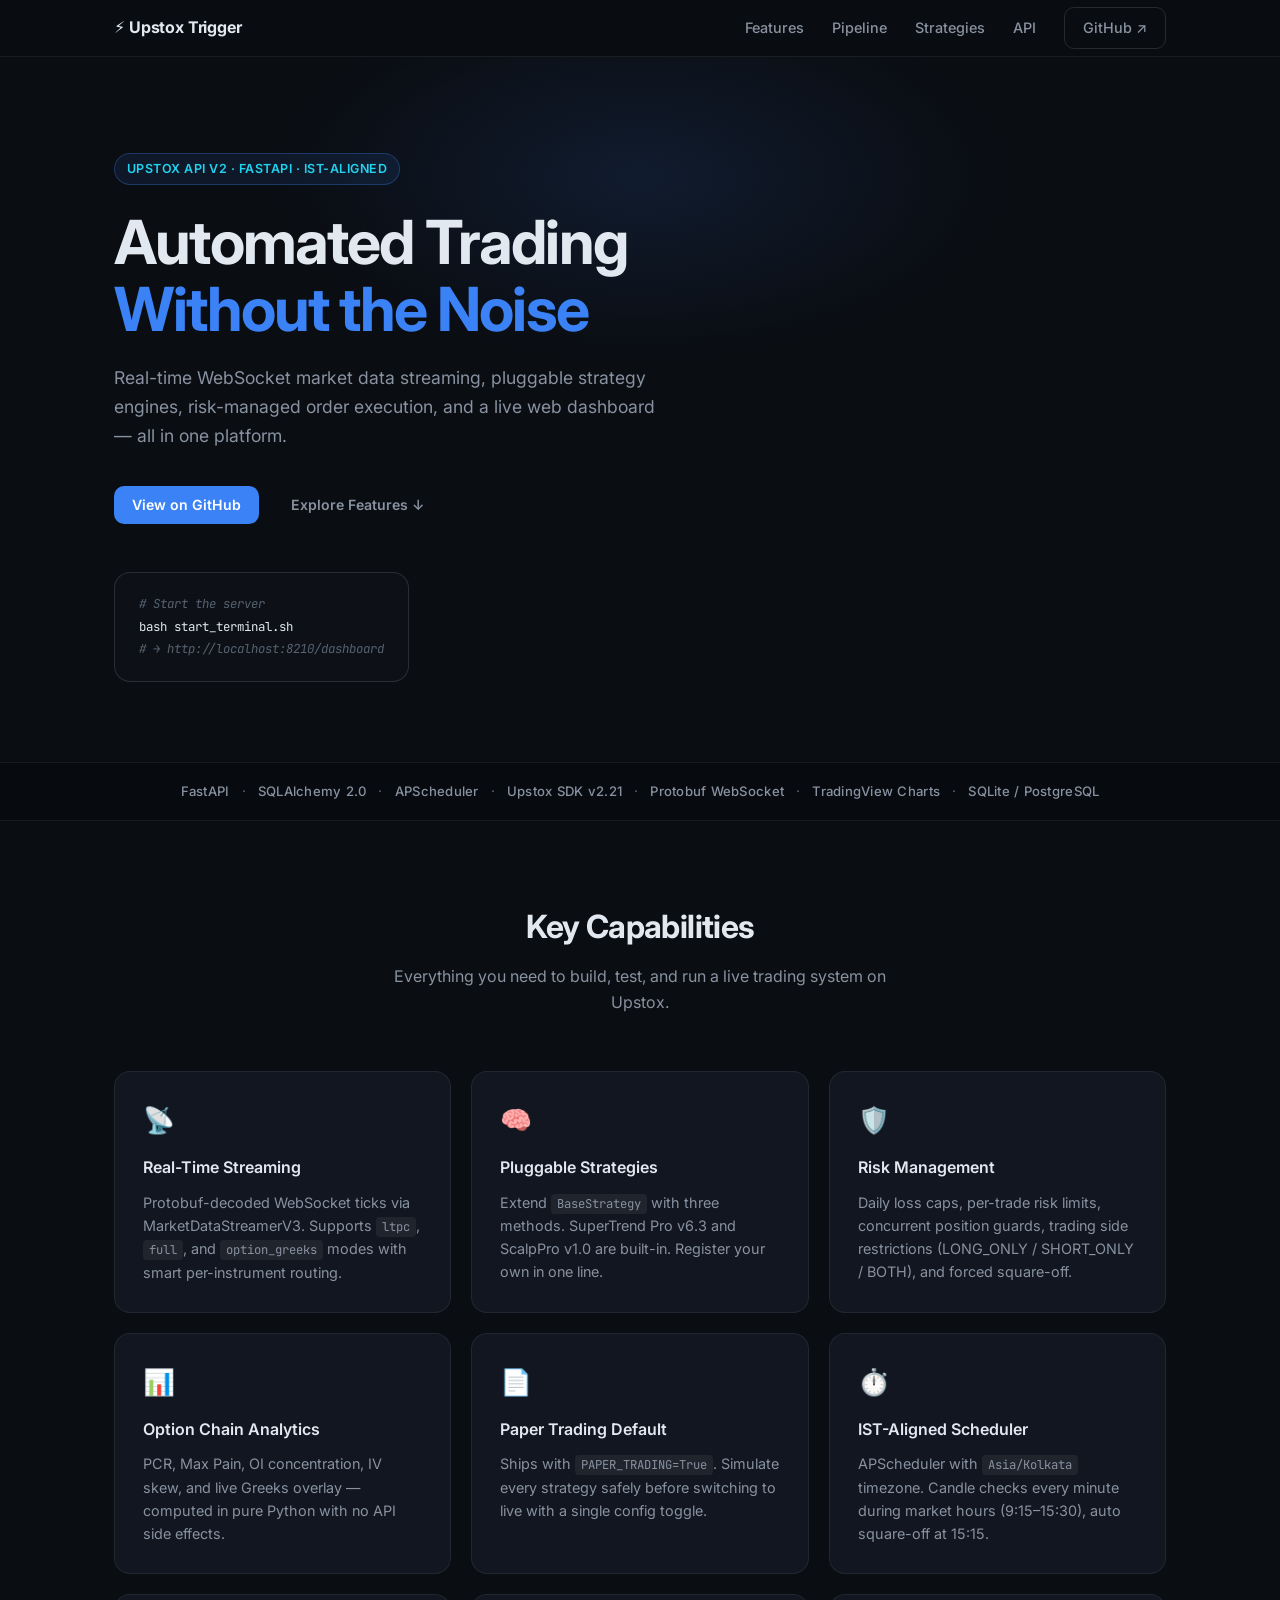
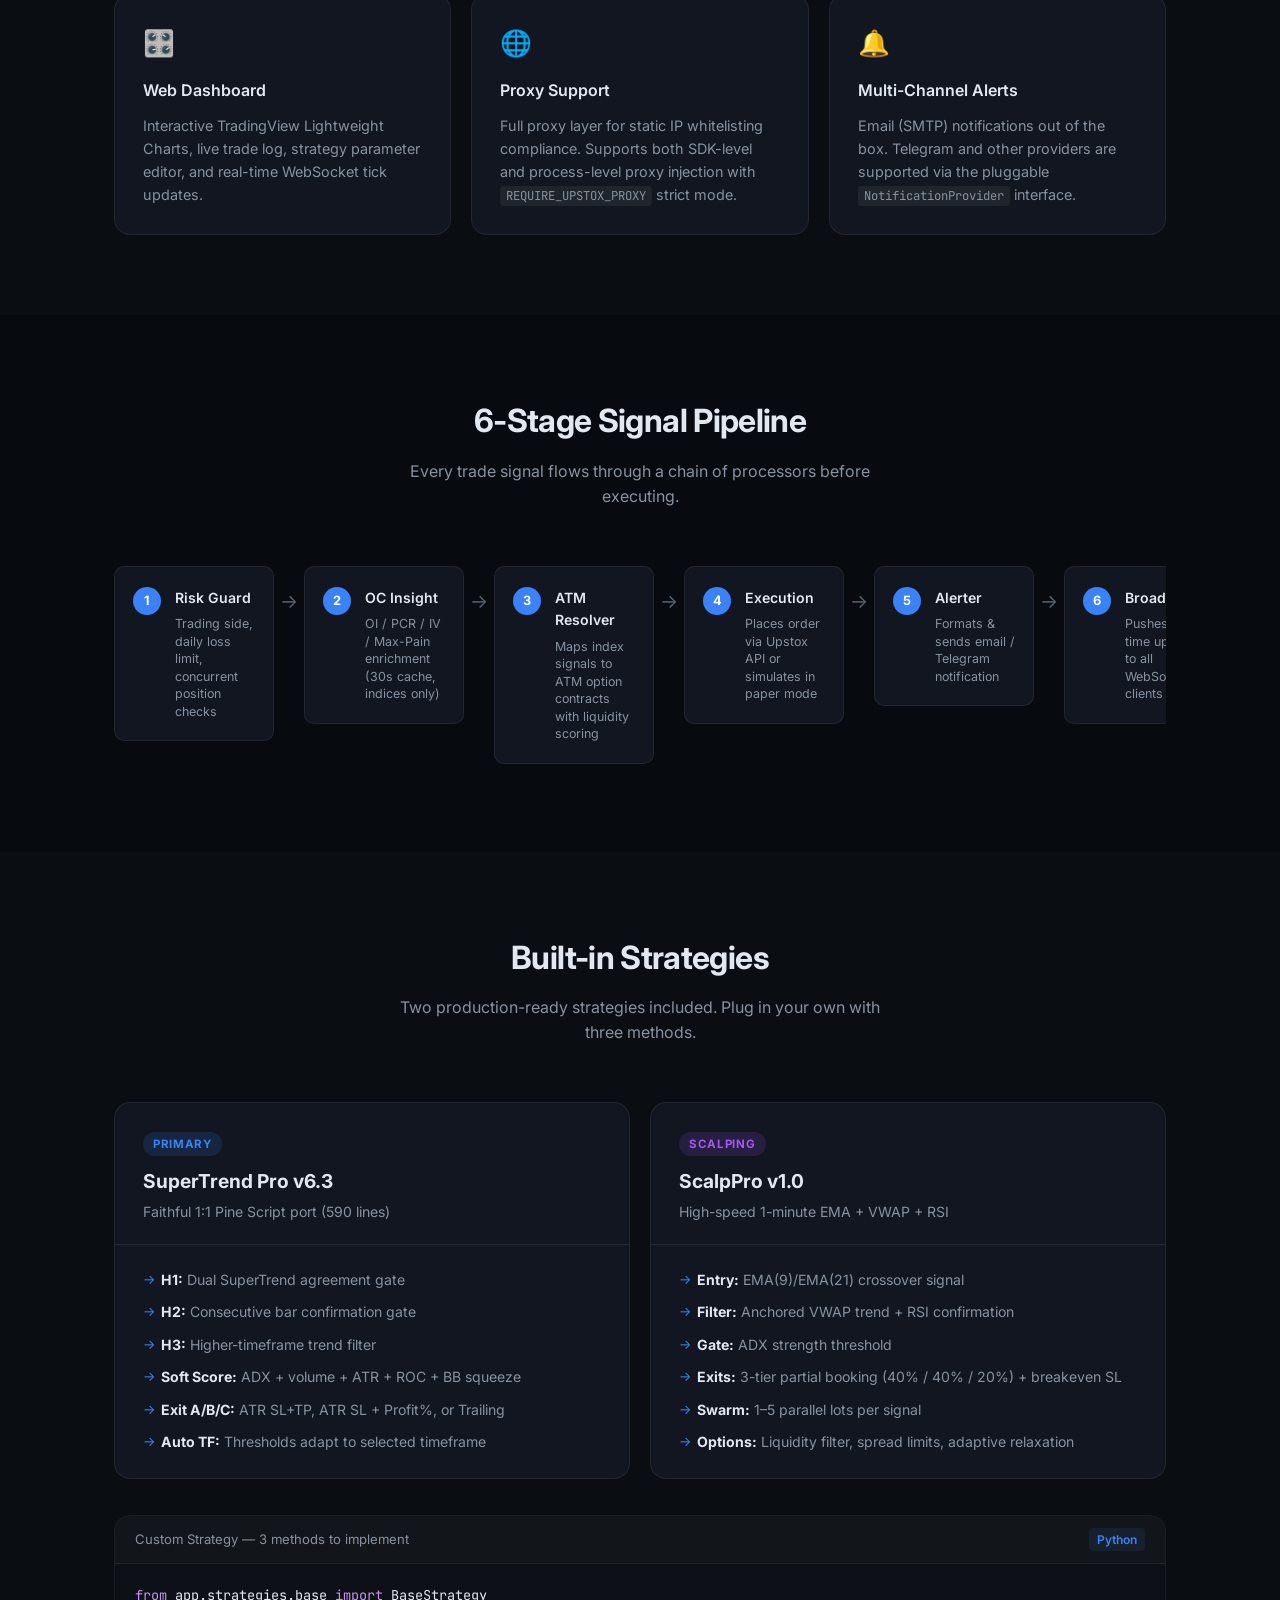
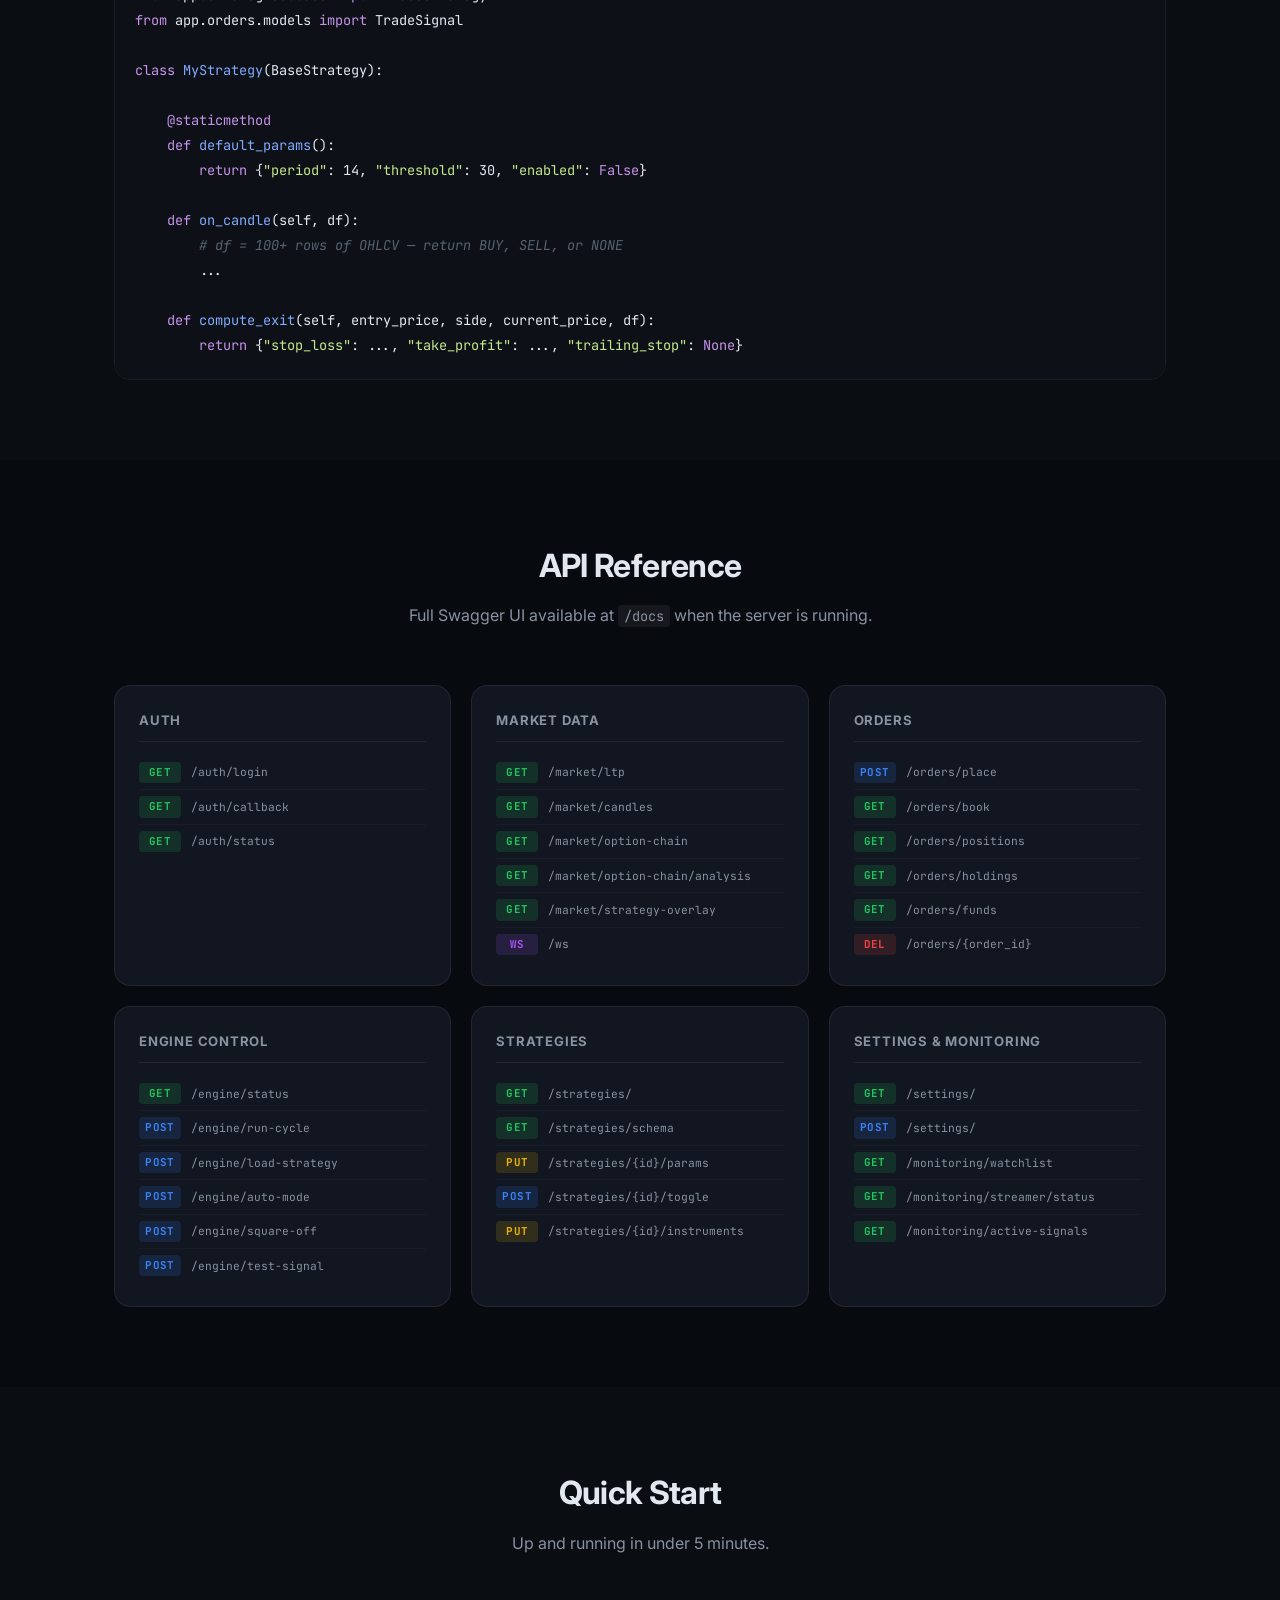
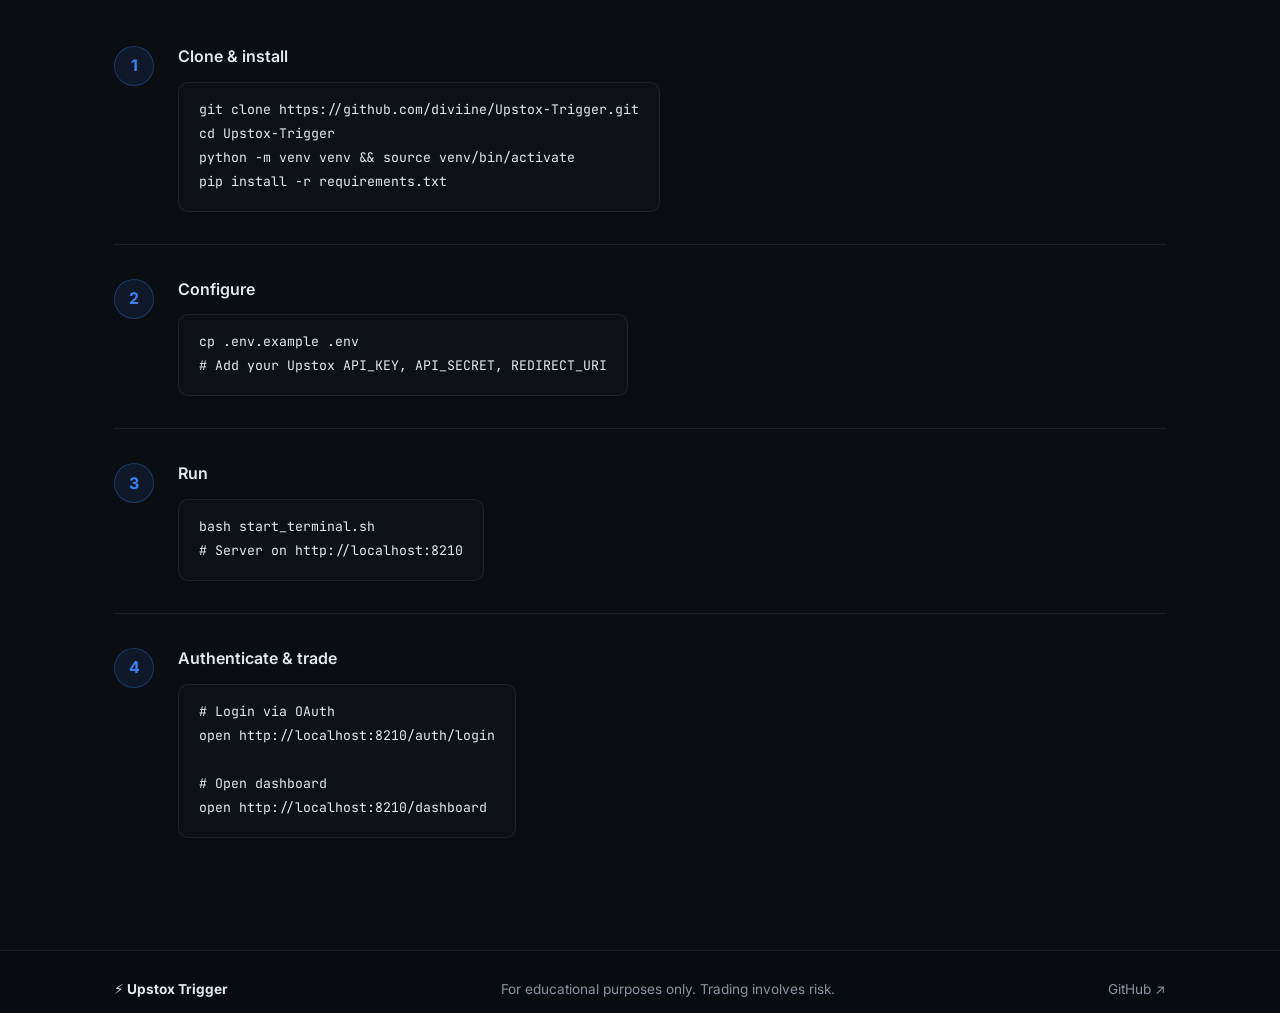
==== docs/index.html @ c909fe35 "feat: Add initial HTML structure and styles for GitHub Pages documentation" ====
<!DOCTYPE html>
<html lang="en">
<head>
  <meta charset="UTF-8" />
  <meta name="viewport" content="width=device-width, initial-scale=1.0" />
  <title>Upstox Trigger — Automated Trading Platform</title>
  <meta name="description" content="Automated trading platform for Upstox API v2 — real-time WebSocket streaming, pluggable strategies, risk-managed order execution, and a live web dashboard." />
  <link rel="preconnect" href="https://fonts.googleapis.com" />
  <link rel="preconnect" href="https://fonts.gstatic.com" crossorigin />
  <link href="https://fonts.googleapis.com/css2?family=Inter:wght@400;500;600;700&family=JetBrains+Mono:wght@400;500&display=swap" rel="stylesheet" />
  <link rel="stylesheet" href="styles.css" />
</head>
<body>

  <!-- NAV -->
  <nav class="nav">
    <div class="nav-inner">
      <span class="nav-brand">⚡ Upstox Trigger</span>
      <div class="nav-links">
        <a href="#features">Features</a>
        <a href="#pipeline">Pipeline</a>
        <a href="#strategies">Strategies</a>
        <a href="#api">API</a>
        <a href="https://github.com/diviine/Upstox-Trigger" class="btn btn-outline" target="_blank" rel="noopener">GitHub ↗</a>
      </div>
    </div>
  </nav>

  <!-- HERO -->
  <header class="hero">
    <div class="container">
      <div class="badge">Upstox API v2 · FastAPI · IST-Aligned</div>
      <h1>Automated Trading<br /><span class="accent">Without the Noise</span></h1>
      <p class="hero-sub">
        Real-time WebSocket market data streaming, pluggable strategy engines,
        risk-managed order execution, and a live web dashboard — all in one platform.
      </p>
      <div class="hero-actions">
        <a href="https://github.com/diviine/Upstox-Trigger" class="btn btn-primary" target="_blank" rel="noopener">View on GitHub</a>
        <a href="#features" class="btn btn-ghost">Explore Features ↓</a>
      </div>
      <div class="hero-code">
        <pre><code><span class="c"># Start the server</span>
bash start_terminal.sh
<span class="c"># → http://localhost:8210/dashboard</span></code></pre>
      </div>
    </div>
  </header>

  <!-- STACK STRIP -->
  <section class="stack-strip">
    <div class="container">
      <div class="stack-items">
        <span>FastAPI</span>
        <span class="dot">·</span>
        <span>SQLAlchemy 2.0</span>
        <span class="dot">·</span>
        <span>APScheduler</span>
        <span class="dot">·</span>
        <span>Upstox SDK v2.21</span>
        <span class="dot">·</span>
        <span>Protobuf WebSocket</span>
        <span class="dot">·</span>
        <span>TradingView Charts</span>
        <span class="dot">·</span>
        <span>SQLite / PostgreSQL</span>
      </div>
    </div>
  </section>

  <!-- FEATURES -->
  <section class="section" id="features">
    <div class="container">
      <div class="section-header">
        <h2>Key Capabilities</h2>
        <p>Everything you need to build, test, and run a live trading system on Upstox.</p>
      </div>
      <div class="grid grid-3">
        <div class="card">
          <div class="card-icon">📡</div>
          <h3>Real-Time Streaming</h3>
          <p>Protobuf-decoded WebSocket ticks via MarketDataStreamerV3. Supports <code>ltpc</code>, <code>full</code>, and <code>option_greeks</code> modes with smart per-instrument routing.</p>
        </div>
        <div class="card">
          <div class="card-icon">🧠</div>
          <h3>Pluggable Strategies</h3>
          <p>Extend <code>BaseStrategy</code> with three methods. SuperTrend Pro v6.3 and ScalpPro v1.0 are built-in. Register your own in one line.</p>
        </div>
        <div class="card">
          <div class="card-icon">🛡️</div>
          <h3>Risk Management</h3>
          <p>Daily loss caps, per-trade risk limits, concurrent position guards, trading side restrictions (LONG_ONLY / SHORT_ONLY / BOTH), and forced square-off.</p>
        </div>
        <div class="card">
          <div class="card-icon">📊</div>
          <h3>Option Chain Analytics</h3>
          <p>PCR, Max Pain, OI concentration, IV skew, and live Greeks overlay — computed in pure Python with no API side effects.</p>
        </div>
        <div class="card">
          <div class="card-icon">📄</div>
          <h3>Paper Trading Default</h3>
          <p>Ships with <code>PAPER_TRADING=True</code>. Simulate every strategy safely before switching to live with a single config toggle.</p>
        </div>
        <div class="card">
          <div class="card-icon">⏱️</div>
          <h3>IST-Aligned Scheduler</h3>
          <p>APScheduler with <code>Asia/Kolkata</code> timezone. Candle checks every minute during market hours (9:15–15:30), auto square-off at 15:15.</p>
        </div>
        <div class="card">
          <div class="card-icon">🎛️</div>
          <h3>Web Dashboard</h3>
          <p>Interactive TradingView Lightweight Charts, live trade log, strategy parameter editor, and real-time WebSocket tick updates.</p>
        </div>
        <div class="card">
          <div class="card-icon">🌐</div>
          <h3>Proxy Support</h3>
          <p>Full proxy layer for static IP whitelisting compliance. Supports both SDK-level and process-level proxy injection with <code>REQUIRE_UPSTOX_PROXY</code> strict mode.</p>
        </div>
        <div class="card">
          <div class="card-icon">🔔</div>
          <h3>Multi-Channel Alerts</h3>
          <p>Email (SMTP) notifications out of the box. Telegram and other providers are supported via the pluggable <code>NotificationProvider</code> interface.</p>
        </div>
      </div>
    </div>
  </section>

  <!-- PIPELINE -->
  <section class="section section-dark" id="pipeline">
    <div class="container">
      <div class="section-header">
        <h2>6-Stage Signal Pipeline</h2>
        <p>Every trade signal flows through a chain of processors before executing.</p>
      </div>
      <div class="pipeline">
        <div class="pipeline-step">
          <div class="step-num">1</div>
          <div class="step-body">
            <h4>Risk Guard</h4>
            <p>Trading side, daily loss limit, concurrent position checks</p>
          </div>
        </div>
        <div class="pipeline-arrow">→</div>
        <div class="pipeline-step">
          <div class="step-num">2</div>
          <div class="step-body">
            <h4>OC Insight</h4>
            <p>OI / PCR / IV / Max-Pain enrichment (30s cache, indices only)</p>
          </div>
        </div>
        <div class="pipeline-arrow">→</div>
        <div class="pipeline-step">
          <div class="step-num">3</div>
          <div class="step-body">
            <h4>ATM Resolver</h4>
            <p>Maps index signals to ATM option contracts with liquidity scoring</p>
          </div>
        </div>
        <div class="pipeline-arrow">→</div>
        <div class="pipeline-step">
          <div class="step-num">4</div>
          <div class="step-body">
            <h4>Execution</h4>
            <p>Places order via Upstox API or simulates in paper mode</p>
          </div>
        </div>
        <div class="pipeline-arrow">→</div>
        <div class="pipeline-step">
          <div class="step-num">5</div>
          <div class="step-body">
            <h4>Alerter</h4>
            <p>Formats &amp; sends email / Telegram notification</p>
          </div>
        </div>
        <div class="pipeline-arrow">→</div>
        <div class="pipeline-step">
          <div class="step-num">6</div>
          <div class="step-body">
            <h4>Broadcast</h4>
            <p>Pushes real-time update to all WebSocket clients</p>
          </div>
        </div>
      </div>
    </div>
  </section>

  <!-- STRATEGIES -->
  <section class="section" id="strategies">
    <div class="container">
      <div class="section-header">
        <h2>Built-in Strategies</h2>
        <p>Two production-ready strategies included. Plug in your own with three methods.</p>
      </div>
      <div class="grid grid-2">
        <div class="strategy-card">
          <div class="strategy-header">
            <span class="strategy-badge">Primary</span>
            <h3>SuperTrend Pro v6.3</h3>
            <p class="strategy-sub">Faithful 1:1 Pine Script port (590 lines)</p>
          </div>
          <ul class="strategy-features">
            <li><strong>H1:</strong> Dual SuperTrend agreement gate</li>
            <li><strong>H2:</strong> Consecutive bar confirmation gate</li>
            <li><strong>H3:</strong> Higher-timeframe trend filter</li>
            <li><strong>Soft Score:</strong> ADX + volume + ATR + ROC + BB squeeze</li>
            <li><strong>Exit A/B/C:</strong> ATR SL+TP, ATR SL + Profit%, or Trailing</li>
            <li><strong>Auto TF:</strong> Thresholds adapt to selected timeframe</li>
          </ul>
        </div>
        <div class="strategy-card">
          <div class="strategy-header">
            <span class="strategy-badge strategy-badge-alt">Scalping</span>
            <h3>ScalpPro v1.0</h3>
            <p class="strategy-sub">High-speed 1-minute EMA + VWAP + RSI</p>
          </div>
          <ul class="strategy-features">
            <li><strong>Entry:</strong> EMA(9)/EMA(21) crossover signal</li>
            <li><strong>Filter:</strong> Anchored VWAP trend + RSI confirmation</li>
            <li><strong>Gate:</strong> ADX strength threshold</li>
            <li><strong>Exits:</strong> 3-tier partial booking (40% / 40% / 20%) + breakeven SL</li>
            <li><strong>Swarm:</strong> 1–5 parallel lots per signal</li>
            <li><strong>Options:</strong> Liquidity filter, spread limits, adaptive relaxation</li>
          </ul>
        </div>
      </div>

      <div class="code-block">
        <div class="code-block-header">
          <span>Custom Strategy — 3 methods to implement</span>
          <span class="lang-tag">Python</span>
        </div>
        <pre><code><span class="kw">from</span> app.strategies.base <span class="kw">import</span> BaseStrategy
<span class="kw">from</span> app.orders.models <span class="kw">import</span> TradeSignal

<span class="kw">class</span> <span class="fn">MyStrategy</span>(BaseStrategy):

    <span class="kw">@staticmethod</span>
    <span class="kw">def</span> <span class="fn">default_params</span>():
        <span class="kw">return</span> {<span class="str">"period"</span>: 14, <span class="str">"threshold"</span>: 30, <span class="str">"enabled"</span>: <span class="kw">False</span>}

    <span class="kw">def</span> <span class="fn">on_candle</span>(self, df):
        <span class="c"># df = 100+ rows of OHLCV — return BUY, SELL, or NONE</span>
        ...

    <span class="kw">def</span> <span class="fn">compute_exit</span>(self, entry_price, side, current_price, df):
        <span class="kw">return</span> {<span class="str">"stop_loss"</span>: ..., <span class="str">"take_profit"</span>: ..., <span class="str">"trailing_stop"</span>: <span class="kw">None</span>}</code></pre>
      </div>
    </div>
  </section>

  <!-- API -->
  <section class="section section-dark" id="api">
    <div class="container">
      <div class="section-header">
        <h2>API Reference</h2>
        <p>Full Swagger UI available at <code>/docs</code> when the server is running.</p>
      </div>
      <div class="grid grid-3">
        <div class="api-group">
          <h4>Auth</h4>
          <div class="api-item"><span class="method get">GET</span> <code>/auth/login</code></div>
          <div class="api-item"><span class="method get">GET</span> <code>/auth/callback</code></div>
          <div class="api-item"><span class="method get">GET</span> <code>/auth/status</code></div>
        </div>
        <div class="api-group">
          <h4>Market Data</h4>
          <div class="api-item"><span class="method get">GET</span> <code>/market/ltp</code></div>
          <div class="api-item"><span class="method get">GET</span> <code>/market/candles</code></div>
          <div class="api-item"><span class="method get">GET</span> <code>/market/option-chain</code></div>
          <div class="api-item"><span class="method get">GET</span> <code>/market/option-chain/analysis</code></div>
          <div class="api-item"><span class="method get">GET</span> <code>/market/strategy-overlay</code></div>
          <div class="api-item"><span class="method ws">WS</span> <code>/ws</code></div>
        </div>
        <div class="api-group">
          <h4>Orders</h4>
          <div class="api-item"><span class="method post">POST</span> <code>/orders/place</code></div>
          <div class="api-item"><span class="method get">GET</span> <code>/orders/book</code></div>
          <div class="api-item"><span class="method get">GET</span> <code>/orders/positions</code></div>
          <div class="api-item"><span class="method get">GET</span> <code>/orders/holdings</code></div>
          <div class="api-item"><span class="method get">GET</span> <code>/orders/funds</code></div>
          <div class="api-item"><span class="method del">DEL</span> <code>/orders/{order_id}</code></div>
        </div>
        <div class="api-group">
          <h4>Engine Control</h4>
          <div class="api-item"><span class="method get">GET</span> <code>/engine/status</code></div>
          <div class="api-item"><span class="method post">POST</span> <code>/engine/run-cycle</code></div>
          <div class="api-item"><span class="method post">POST</span> <code>/engine/load-strategy</code></div>
          <div class="api-item"><span class="method post">POST</span> <code>/engine/auto-mode</code></div>
          <div class="api-item"><span class="method post">POST</span> <code>/engine/square-off</code></div>
          <div class="api-item"><span class="method post">POST</span> <code>/engine/test-signal</code></div>
        </div>
        <div class="api-group">
          <h4>Strategies</h4>
          <div class="api-item"><span class="method get">GET</span> <code>/strategies/</code></div>
          <div class="api-item"><span class="method get">GET</span> <code>/strategies/schema</code></div>
          <div class="api-item"><span class="method put">PUT</span> <code>/strategies/{id}/params</code></div>
          <div class="api-item"><span class="method post">POST</span> <code>/strategies/{id}/toggle</code></div>
          <div class="api-item"><span class="method put">PUT</span> <code>/strategies/{id}/instruments</code></div>
        </div>
        <div class="api-group">
          <h4>Settings &amp; Monitoring</h4>
          <div class="api-item"><span class="method get">GET</span> <code>/settings/</code></div>
          <div class="api-item"><span class="method post">POST</span> <code>/settings/</code></div>
          <div class="api-item"><span class="method get">GET</span> <code>/monitoring/watchlist</code></div>
          <div class="api-item"><span class="method get">GET</span> <code>/monitoring/streamer/status</code></div>
          <div class="api-item"><span class="method get">GET</span> <code>/monitoring/active-signals</code></div>
        </div>
      </div>
    </div>
  </section>

  <!-- QUICKSTART -->
  <section class="section" id="quickstart">
    <div class="container">
      <div class="section-header">
        <h2>Quick Start</h2>
        <p>Up and running in under 5 minutes.</p>
      </div>
      <div class="steps">
        <div class="step">
          <div class="step-number">1</div>
          <div class="step-content">
            <h4>Clone &amp; install</h4>
            <pre><code>git clone https://github.com/diviine/Upstox-Trigger.git
cd Upstox-Trigger
python -m venv venv &amp;&amp; source venv/bin/activate
pip install -r requirements.txt</code></pre>
          </div>
        </div>
        <div class="step">
          <div class="step-number">2</div>
          <div class="step-content">
            <h4>Configure</h4>
            <pre><code>cp .env.example .env
# Add your Upstox API_KEY, API_SECRET, REDIRECT_URI</code></pre>
          </div>
        </div>
        <div class="step">
          <div class="step-number">3</div>
          <div class="step-content">
            <h4>Run</h4>
            <pre><code>bash start_terminal.sh
# Server on http://localhost:8210</code></pre>
          </div>
        </div>
        <div class="step">
          <div class="step-number">4</div>
          <div class="step-content">
            <h4>Authenticate &amp; trade</h4>
            <pre><code># Login via OAuth
open http://localhost:8210/auth/login

# Open dashboard
open http://localhost:8210/dashboard</code></pre>
          </div>
        </div>
      </div>
    </div>
  </section>

  <!-- FOOTER -->
  <footer class="footer">
    <div class="container">
      <div class="footer-inner">
        <span class="footer-brand">⚡ Upstox Trigger</span>
        <span class="footer-note">For educational purposes only. Trading involves risk.</span>
        <a href="https://github.com/diviine/Upstox-Trigger" target="_blank" rel="noopener">GitHub ↗</a>
      </div>
    </div>
  </footer>

</body>
</html>
---- docs/styles.css ----
/* ============================
   Upstox Trigger — GitHub Pages
   ============================ */

*, *::before, *::after { box-sizing: border-box; margin: 0; padding: 0; }

:root {
  --bg: #0a0d12;
  --bg-card: #111620;
  --bg-dark: #070a0f;
  --bg-code: #0d1117;
  --border: rgba(255,255,255,0.07);
  --border-strong: rgba(255,255,255,0.12);
  --text: #e2e8f0;
  --text-muted: #8892a0;
  --text-dim: #566270;
  --accent: #3b82f6;
  --accent-glow: rgba(59,130,246,0.15);
  --accent2: #22d3ee;
  --green: #22c55e;
  --yellow: #eab308;
  --red: #ef4444;
  --purple: #a855f7;
  --radius: 10px;
  --radius-lg: 16px;
  --font: 'Inter', system-ui, sans-serif;
  --mono: 'JetBrains Mono', 'Fira Code', monospace;
}

html { scroll-behavior: smooth; }

body {
  background: var(--bg);
  color: var(--text);
  font-family: var(--font);
  font-size: 15px;
  line-height: 1.6;
  -webkit-font-smoothing: antialiased;
}

a { color: var(--accent); text-decoration: none; }
a:hover { text-decoration: underline; }
code { font-family: var(--mono); font-size: 0.85em; background: rgba(255,255,255,0.06); padding: 2px 6px; border-radius: 4px; }
pre code { background: none; padding: 0; font-size: 0.88em; }

.container { max-width: 1100px; margin: 0 auto; padding: 0 24px; }

/* ============================
   NAV
   ============================ */
.nav {
  position: sticky;
  top: 0;
  z-index: 100;
  background: rgba(10,13,18,0.88);
  backdrop-filter: blur(12px);
  border-bottom: 1px solid var(--border);
}

.nav-inner {
  display: flex;
  align-items: center;
  justify-content: space-between;
  height: 56px;
  max-width: 1100px;
  margin: 0 auto;
  padding: 0 24px;
}

.nav-brand {
  font-weight: 700;
  font-size: 1rem;
  color: var(--text);
  letter-spacing: -0.01em;
}

.nav-links {
  display: flex;
  align-items: center;
  gap: 28px;
}

.nav-links a {
  color: var(--text-muted);
  font-size: 0.9rem;
  font-weight: 500;
  transition: color 0.15s;
}

.nav-links a:hover { color: var(--text); text-decoration: none; }

/* ============================
   BUTTONS
   ============================ */
.btn {
  display: inline-flex;
  align-items: center;
  gap: 6px;
  padding: 8px 18px;
  border-radius: var(--radius);
  font-size: 0.88rem;
  font-weight: 600;
  cursor: pointer;
  transition: all 0.15s;
  text-decoration: none;
  border: none;
}

.btn-primary {
  background: var(--accent);
  color: #fff;
}
.btn-primary:hover { background: #2563eb; text-decoration: none; }

.btn-outline {
  background: transparent;
  color: var(--text);
  border: 1px solid var(--border-strong);
}
.btn-outline:hover { border-color: var(--accent); color: var(--accent); text-decoration: none; }

.btn-ghost {
  background: transparent;
  color: var(--text-muted);
}
.btn-ghost:hover { color: var(--text); text-decoration: none; }

/* ============================
   HERO
   ============================ */
.hero {
  padding: 96px 0 80px;
  position: relative;
  overflow: hidden;
}

.hero::before {
  content: '';
  position: absolute;
  top: -80px;
  left: 50%;
  transform: translateX(-50%);
  width: 800px;
  height: 400px;
  background: radial-gradient(ellipse at center, rgba(59,130,246,0.12) 0%, transparent 65%);
  pointer-events: none;
}

.hero .container { position: relative; z-index: 1; }

.badge {
  display: inline-flex;
  align-items: center;
  gap: 6px;
  background: rgba(59,130,246,0.1);
  border: 1px solid rgba(59,130,246,0.3);
  color: var(--accent2);
  font-size: 0.78rem;
  font-weight: 600;
  letter-spacing: 0.04em;
  text-transform: uppercase;
  padding: 5px 12px;
  border-radius: 999px;
  margin-bottom: 24px;
}

.hero h1 {
  font-size: clamp(2.4rem, 5vw, 3.8rem);
  font-weight: 700;
  letter-spacing: -0.03em;
  line-height: 1.1;
  margin-bottom: 20px;
}

.accent { color: var(--accent); }

.hero-sub {
  font-size: 1.1rem;
  color: var(--text-muted);
  max-width: 560px;
  margin-bottom: 36px;
  line-height: 1.65;
}

.hero-actions {
  display: flex;
  align-items: center;
  gap: 14px;
  margin-bottom: 48px;
  flex-wrap: wrap;
}

.hero-code {
  display: inline-block;
  background: var(--bg-code);
  border: 1px solid var(--border-strong);
  border-radius: var(--radius-lg);
  padding: 20px 24px;
  font-family: var(--mono);
  font-size: 0.88rem;
}

.hero-code pre { margin: 0; }
.hero-code .c { color: var(--text-dim); }

/* ============================
   STACK STRIP
   ============================ */
.stack-strip {
  border-top: 1px solid var(--border);
  border-bottom: 1px solid var(--border);
  padding: 18px 0;
  background: var(--bg-dark);
}

.stack-items {
  display: flex;
  align-items: center;
  flex-wrap: wrap;
  gap: 12px;
  font-size: 0.82rem;
  color: var(--text-muted);
  font-weight: 500;
  letter-spacing: 0.02em;
  justify-content: center;
}

.dot { color: var(--text-dim); }

/* ============================
   SECTIONS
   ============================ */
.section { padding: 80px 0; }
.section-dark { background: var(--bg-dark); padding: 80px 0; }

.section-header {
  text-align: center;
  margin-bottom: 56px;
}

.section-header h2 {
  font-size: 2rem;
  font-weight: 700;
  letter-spacing: -0.02em;
  margin-bottom: 12px;
}

.section-header p {
  color: var(--text-muted);
  font-size: 1.0rem;
  max-width: 500px;
  margin: 0 auto;
}

/* ============================
   GRID
   ============================ */
.grid { display: grid; gap: 20px; }
.grid-3 { grid-template-columns: repeat(auto-fit, minmax(300px, 1fr)); }
.grid-2 { grid-template-columns: repeat(auto-fit, minmax(380px, 1fr)); }

/* ============================
   CARDS
   ============================ */
.card {
  background: var(--bg-card);
  border: 1px solid var(--border);
  border-radius: var(--radius-lg);
  padding: 28px;
  transition: border-color 0.2s;
}

.card:hover { border-color: var(--border-strong); }

.card-icon { font-size: 1.6rem; margin-bottom: 14px; }

.card h3 {
  font-size: 1rem;
  font-weight: 600;
  margin-bottom: 10px;
  color: var(--text);
}

.card p {
  font-size: 0.9rem;
  color: var(--text-muted);
  line-height: 1.6;
}

/* ============================
   PIPELINE
   ============================ */
.pipeline {
  display: flex;
  align-items: flex-start;
  gap: 0;
  overflow-x: auto;
  padding-bottom: 8px;
}

.pipeline-step {
  display: flex;
  align-items: flex-start;
  gap: 14px;
  background: var(--bg-card);
  border: 1px solid var(--border);
  border-radius: var(--radius);
  padding: 20px 18px;
  min-width: 160px;
  flex: 1;
}

.step-num {
  width: 28px;
  height: 28px;
  border-radius: 50%;
  background: var(--accent);
  color: #fff;
  font-size: 0.8rem;
  font-weight: 700;
  display: flex;
  align-items: center;
  justify-content: center;
  flex-shrink: 0;
}

.step-body h4 { font-size: 0.88rem; font-weight: 600; margin-bottom: 6px; }
.step-body p { font-size: 0.78rem; color: var(--text-muted); line-height: 1.4; }

.pipeline-arrow {
  color: var(--text-dim);
  font-size: 1.2rem;
  padding: 20px 6px;
  flex-shrink: 0;
}

/* ============================
   STRATEGY CARDS
   ============================ */
.strategy-card {
  background: var(--bg-card);
  border: 1px solid var(--border);
  border-radius: var(--radius-lg);
  overflow: hidden;
}

.strategy-header {
  padding: 28px 28px 20px;
  border-bottom: 1px solid var(--border);
}

.strategy-badge {
  display: inline-block;
  background: rgba(59,130,246,0.15);
  color: var(--accent);
  font-size: 0.72rem;
  font-weight: 700;
  letter-spacing: 0.06em;
  text-transform: uppercase;
  padding: 3px 10px;
  border-radius: 999px;
  margin-bottom: 10px;
}

.strategy-badge-alt {
  background: rgba(168,85,247,0.15);
  color: var(--purple);
}

.strategy-header h3 {
  font-size: 1.2rem;
  font-weight: 700;
  margin-bottom: 4px;
}

.strategy-sub { color: var(--text-muted); font-size: 0.88rem; }

.strategy-features {
  list-style: none;
  padding: 24px 28px;
  display: flex;
  flex-direction: column;
  gap: 10px;
}

.strategy-features li {
  font-size: 0.88rem;
  color: var(--text-muted);
  padding-left: 18px;
  position: relative;
}

.strategy-features li::before {
  content: '→';
  position: absolute;
  left: 0;
  color: var(--accent);
  font-size: 0.82rem;
}

.strategy-features strong { color: var(--text); }

/* ============================
   CODE BLOCK
   ============================ */
.code-block {
  margin-top: 36px;
  border: 1px solid var(--border);
  border-radius: var(--radius-lg);
  overflow: hidden;
}

.code-block-header {
  display: flex;
  align-items: center;
  justify-content: space-between;
  background: rgba(255,255,255,0.03);
  border-bottom: 1px solid var(--border);
  padding: 12px 20px;
  font-size: 0.82rem;
  color: var(--text-muted);
}

.lang-tag {
  background: rgba(59,130,246,0.1);
  color: var(--accent);
  padding: 2px 8px;
  border-radius: 4px;
  font-size: 0.75rem;
  font-weight: 600;
}

.code-block pre {
  padding: 20px;
  background: var(--bg-code);
  overflow-x: auto;
}

.code-block code { font-size: 0.85rem; line-height: 1.65; }

.kw { color: #c792ea; }
.fn { color: #82aaff; }
.str { color: #c3e88d; }
.c { color: var(--text-dim); font-style: italic; }

/* ============================
   API GROUPS
   ============================ */
.api-group {
  background: var(--bg-card);
  border: 1px solid var(--border);
  border-radius: var(--radius-lg);
  padding: 24px;
}

.api-group h4 {
  font-size: 0.82rem;
  font-weight: 700;
  letter-spacing: 0.06em;
  text-transform: uppercase;
  color: var(--text-muted);
  margin-bottom: 14px;
  padding-bottom: 10px;
  border-bottom: 1px solid var(--border);
}

.api-item {
  display: flex;
  align-items: center;
  gap: 10px;
  padding: 6px 0;
  font-size: 0.83rem;
  border-bottom: 1px solid rgba(255,255,255,0.03);
}

.api-item:last-child { border-bottom: none; }
.api-item code { background: none; padding: 0; color: var(--text-muted); }

.method {
  display: inline-flex;
  align-items: center;
  justify-content: center;
  width: 42px;
  padding: 2px 4px;
  border-radius: 4px;
  font-size: 0.68rem;
  font-weight: 700;
  letter-spacing: 0.04em;
  font-family: var(--mono);
  flex-shrink: 0;
}

.method.get  { background: rgba(34,197,94,0.15);  color: var(--green); }
.method.post { background: rgba(59,130,246,0.15);  color: var(--accent); }
.method.put  { background: rgba(234,179,8,0.15);   color: var(--yellow); }
.method.del  { background: rgba(239,68,68,0.15);   color: var(--red); }
.method.ws   { background: rgba(168,85,247,0.15);  color: var(--purple); }

/* ============================
   QUICKSTART STEPS
   ============================ */
.steps { display: flex; flex-direction: column; gap: 0; }

.step {
  display: flex;
  gap: 24px;
  padding: 32px 0;
  border-bottom: 1px solid var(--border);
}

.step:last-child { border-bottom: none; }

.step-number {
  width: 40px;
  height: 40px;
  border-radius: 50%;
  background: rgba(59,130,246,0.1);
  border: 1px solid rgba(59,130,246,0.3);
  color: var(--accent);
  font-weight: 700;
  font-size: 1rem;
  display: flex;
  align-items: center;
  justify-content: center;
  flex-shrink: 0;
  margin-top: 2px;
}

.step-content h4 {
  font-size: 1rem;
  font-weight: 600;
  margin-bottom: 12px;
}

.step-content pre {
  background: var(--bg-code);
  border: 1px solid var(--border);
  border-radius: var(--radius);
  padding: 16px 20px;
  overflow-x: auto;
}

/* ============================
   FOOTER
   ============================ */
.footer {
  border-top: 1px solid var(--border);
  padding: 28px 0;
  background: var(--bg-dark);
}

.footer-inner {
  display: flex;
  align-items: center;
  justify-content: space-between;
  flex-wrap: wrap;
  gap: 12px;
  font-size: 0.85rem;
}

.footer-brand { font-weight: 700; }
.footer-note { color: var(--text-muted); }
.footer a { color: var(--text-muted); }
.footer a:hover { color: var(--accent); }

/* ============================
   RESPONSIVE
   ============================ */
@media (max-width: 768px) {
  .nav-links a:not(.btn) { display: none; }
  .hero { padding: 64px 0 56px; }
  .hero h1 { font-size: 2.2rem; }
  .pipeline { flex-direction: column; }
  .pipeline-arrow { padding: 0 20px; transform: rotate(90deg); align-self: center; }
  .grid-2 { grid-template-columns: 1fr; }
  .step { flex-direction: column; gap: 14px; }
  .footer-inner { flex-direction: column; text-align: center; }
}
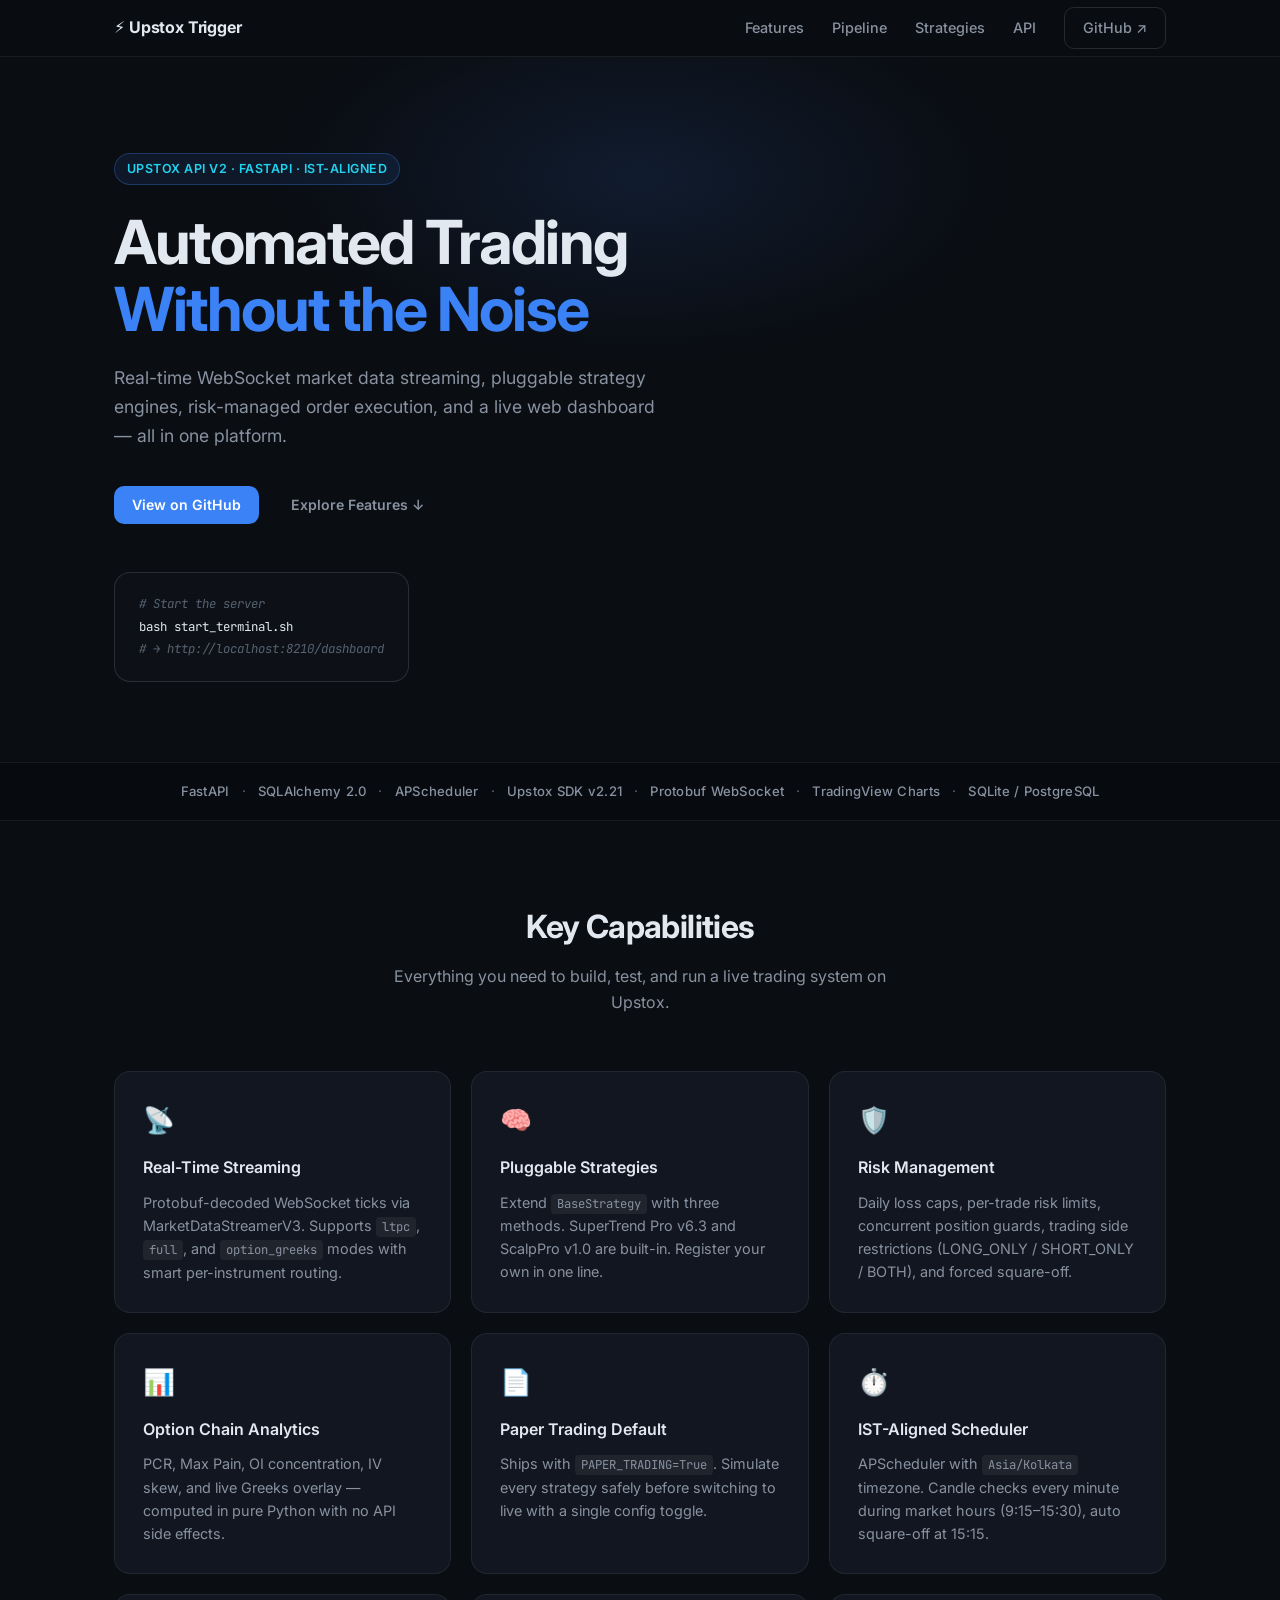
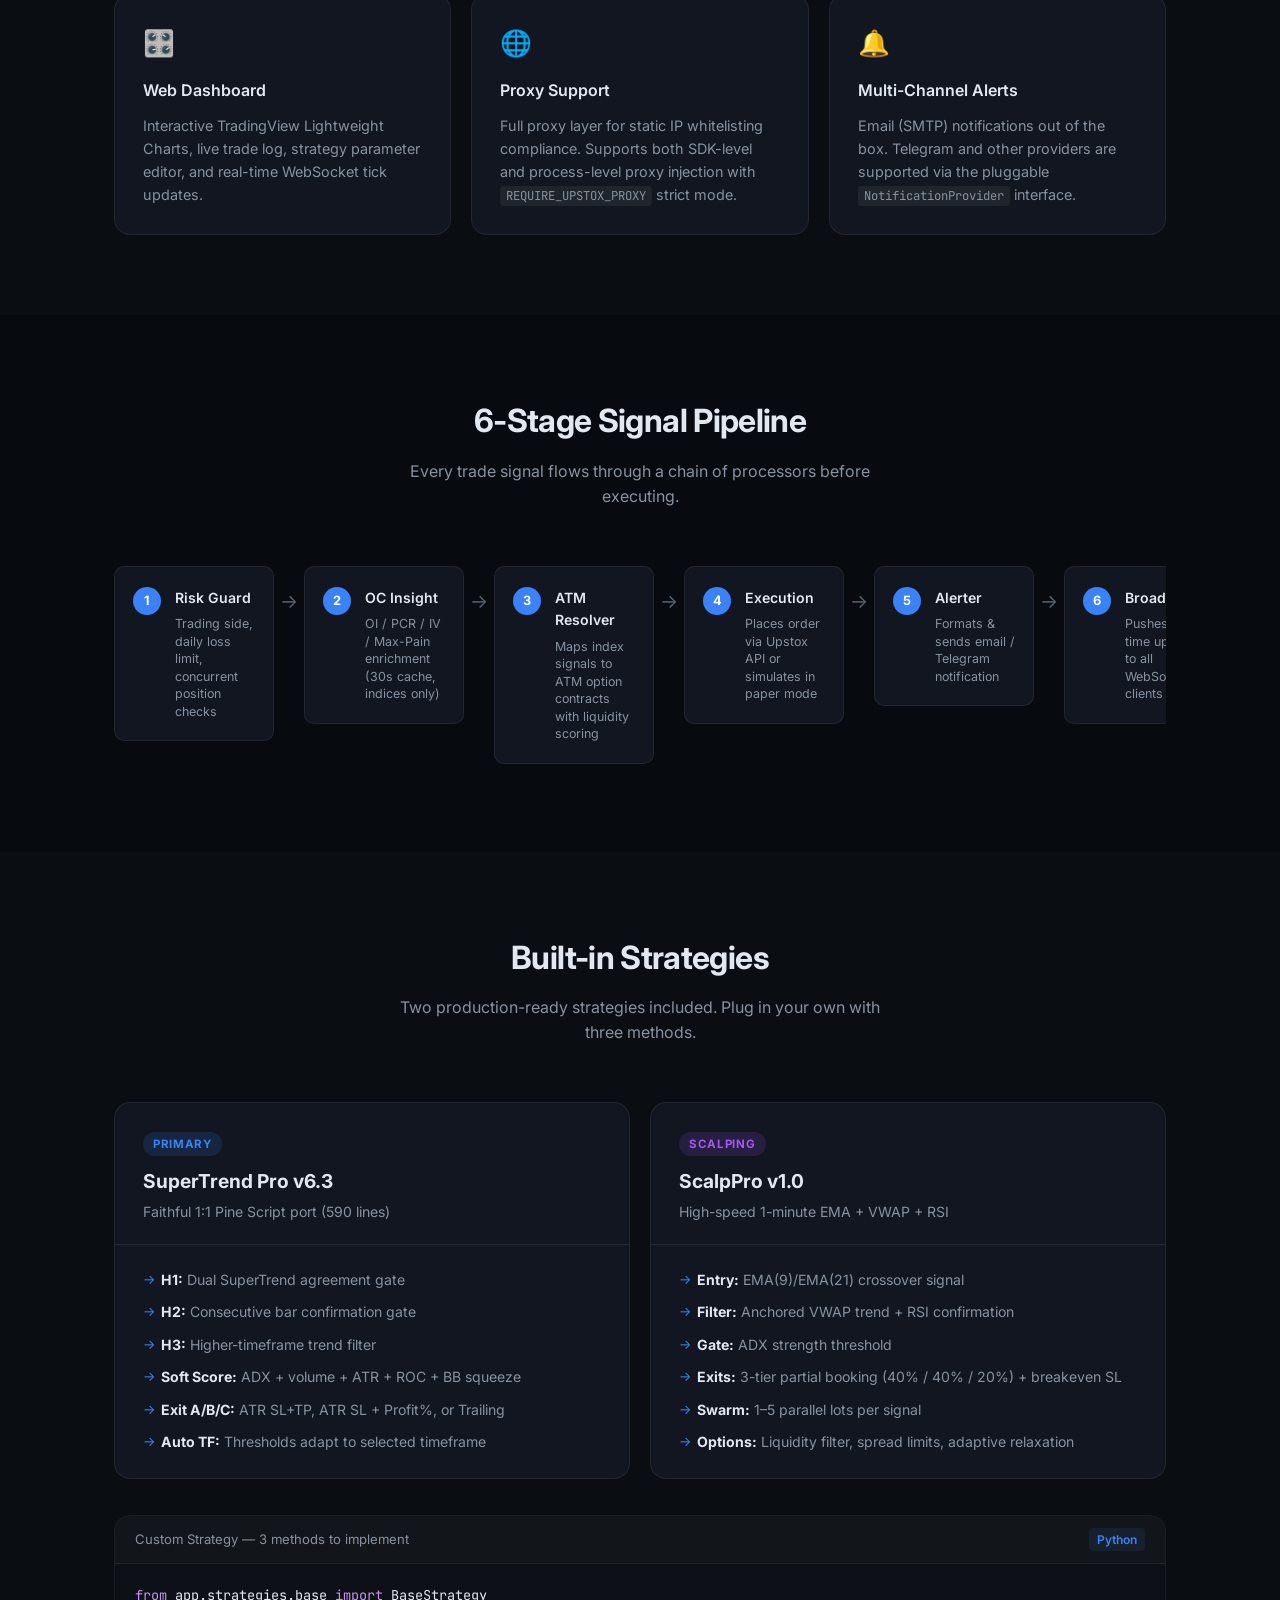
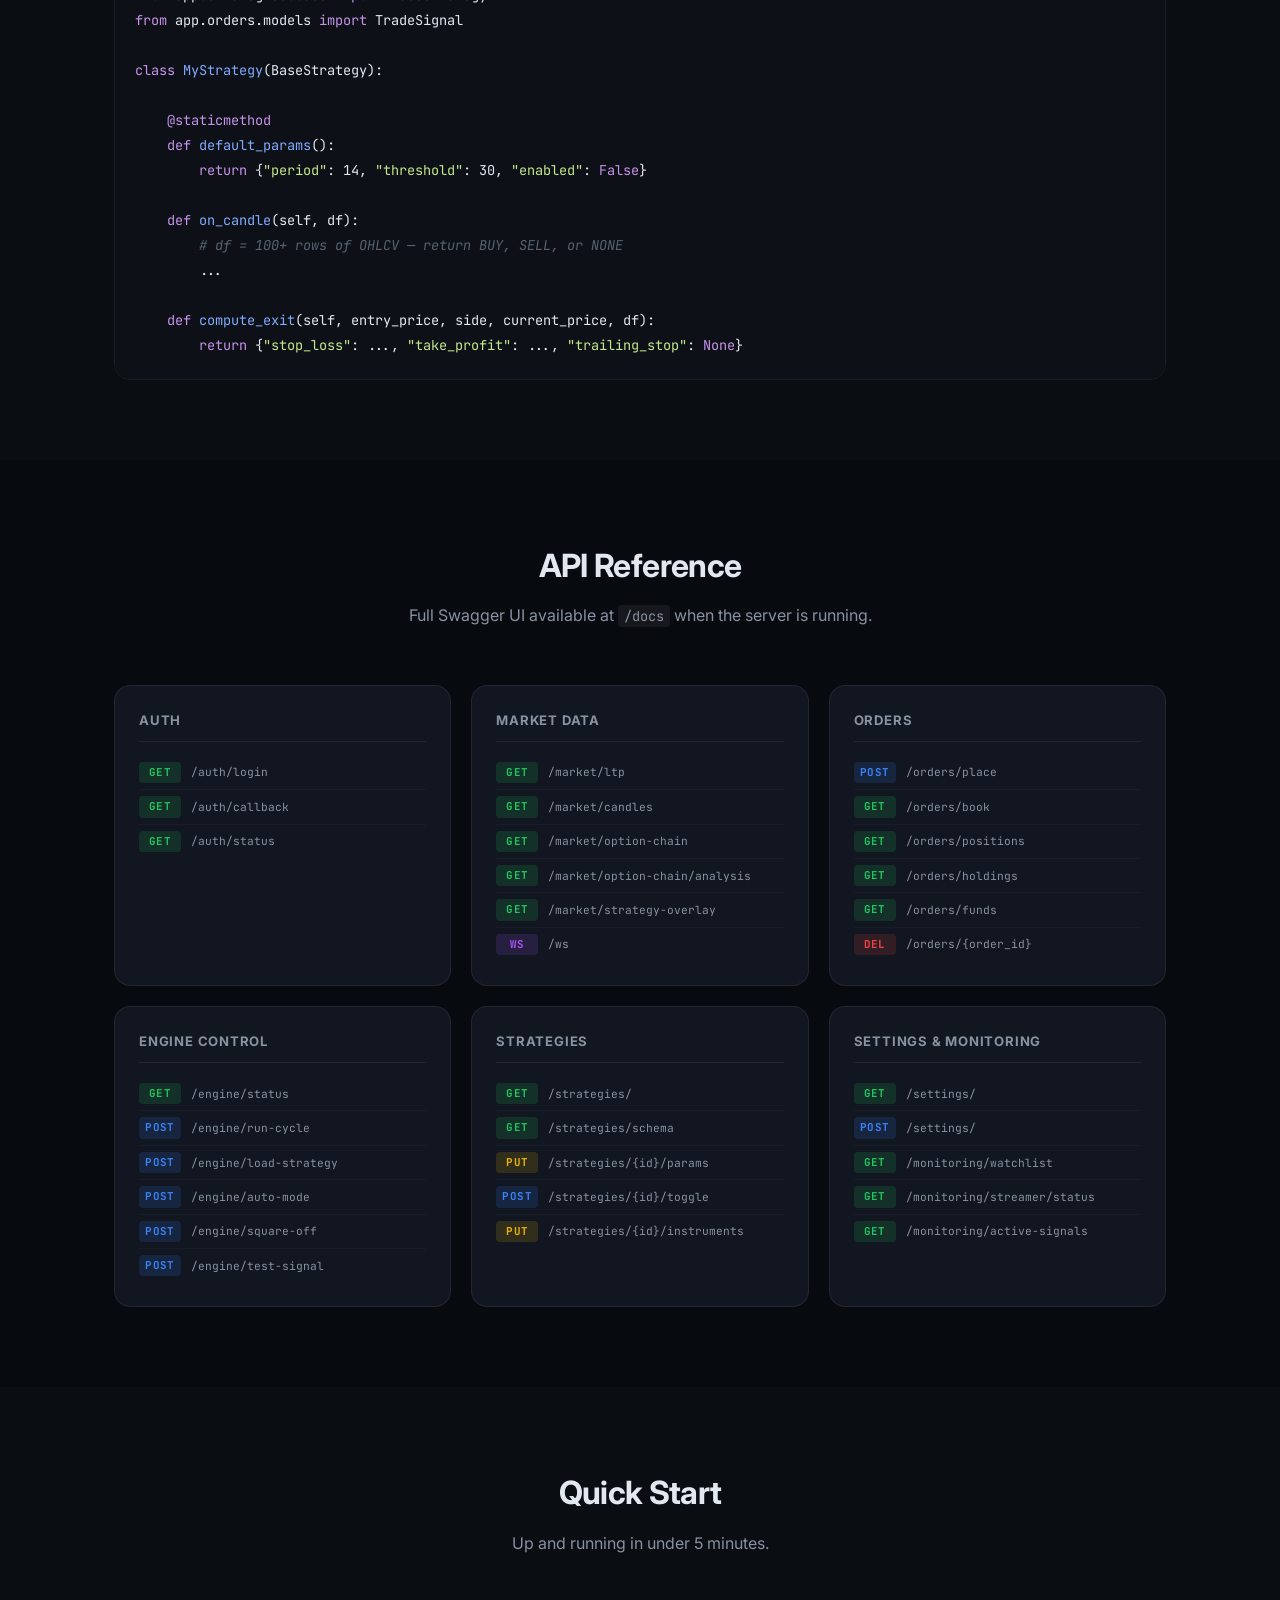
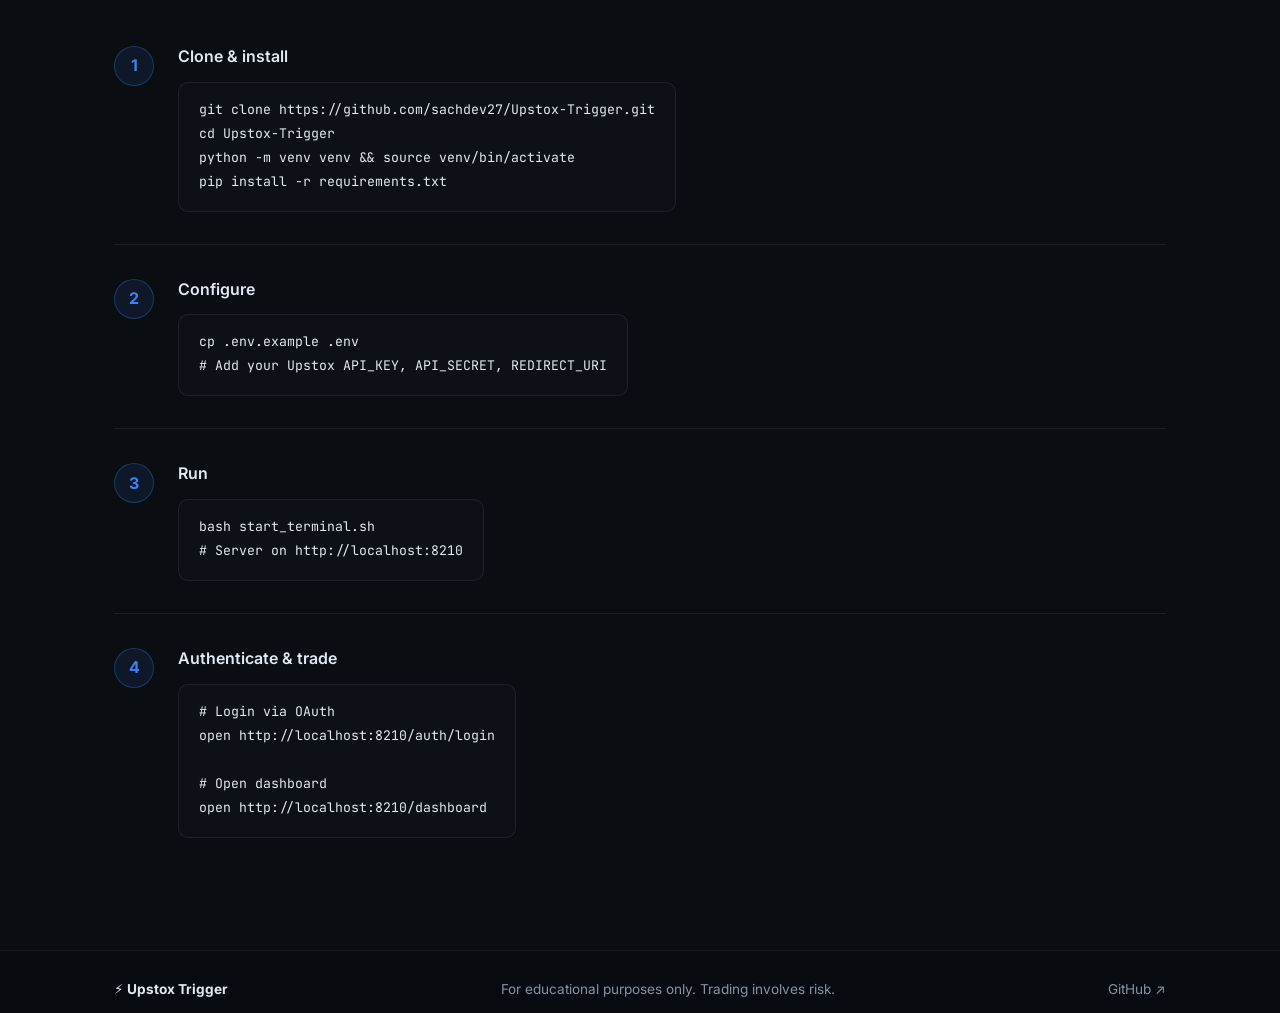
==== commit a62a0ee6: "feat: Update GitHub links and add IST time formatting in ChartManager" ====
--- a/docs/index.html
+++ b/docs/index.html
@@ -21,7 +21,7 @@
         <a href="#pipeline">Pipeline</a>
         <a href="#strategies">Strategies</a>
         <a href="#api">API</a>
-        <a href="https://github.com/diviine/Upstox-Trigger" class="btn btn-outline" target="_blank" rel="noopener">GitHub ↗</a>
+        <a href="https://github.com/sachdev27/Upstox-Trigger" class="btn btn-outline" target="_blank" rel="noopener">GitHub ↗</a>
       </div>
     </div>
   </nav>
@@ -36,7 +36,7 @@
         risk-managed order execution, and a live web dashboard — all in one platform.
       </p>
       <div class="hero-actions">
-        <a href="https://github.com/diviine/Upstox-Trigger" class="btn btn-primary" target="_blank" rel="noopener">View on GitHub</a>
+        <a href="https://github.com/sachdev27/Upstox-Trigger" class="btn btn-primary" target="_blank" rel="noopener">View on GitHub</a>
         <a href="#features" class="btn btn-ghost">Explore Features ↓</a>
       </div>
       <div class="hero-code">
@@ -321,7 +321,7 @@
           <div class="step-number">1</div>
           <div class="step-content">
             <h4>Clone &amp; install</h4>
-            <pre><code>git clone https://github.com/diviine/Upstox-Trigger.git
+            <pre><code>git clone https://github.com/sachdev27/Upstox-Trigger.git
 cd Upstox-Trigger
 python -m venv venv &amp;&amp; source venv/bin/activate
 pip install -r requirements.txt</code></pre>
@@ -364,7 +364,7 @@
       <div class="footer-inner">
         <span class="footer-brand">⚡ Upstox Trigger</span>
         <span class="footer-note">For educational purposes only. Trading involves risk.</span>
-        <a href="https://github.com/diviine/Upstox-Trigger" target="_blank" rel="noopener">GitHub ↗</a>
+        <a href="https://github.com/sachdev27/Upstox-Trigger" target="_blank" rel="noopener">GitHub ↗</a>
       </div>
     </div>
   </footer>
